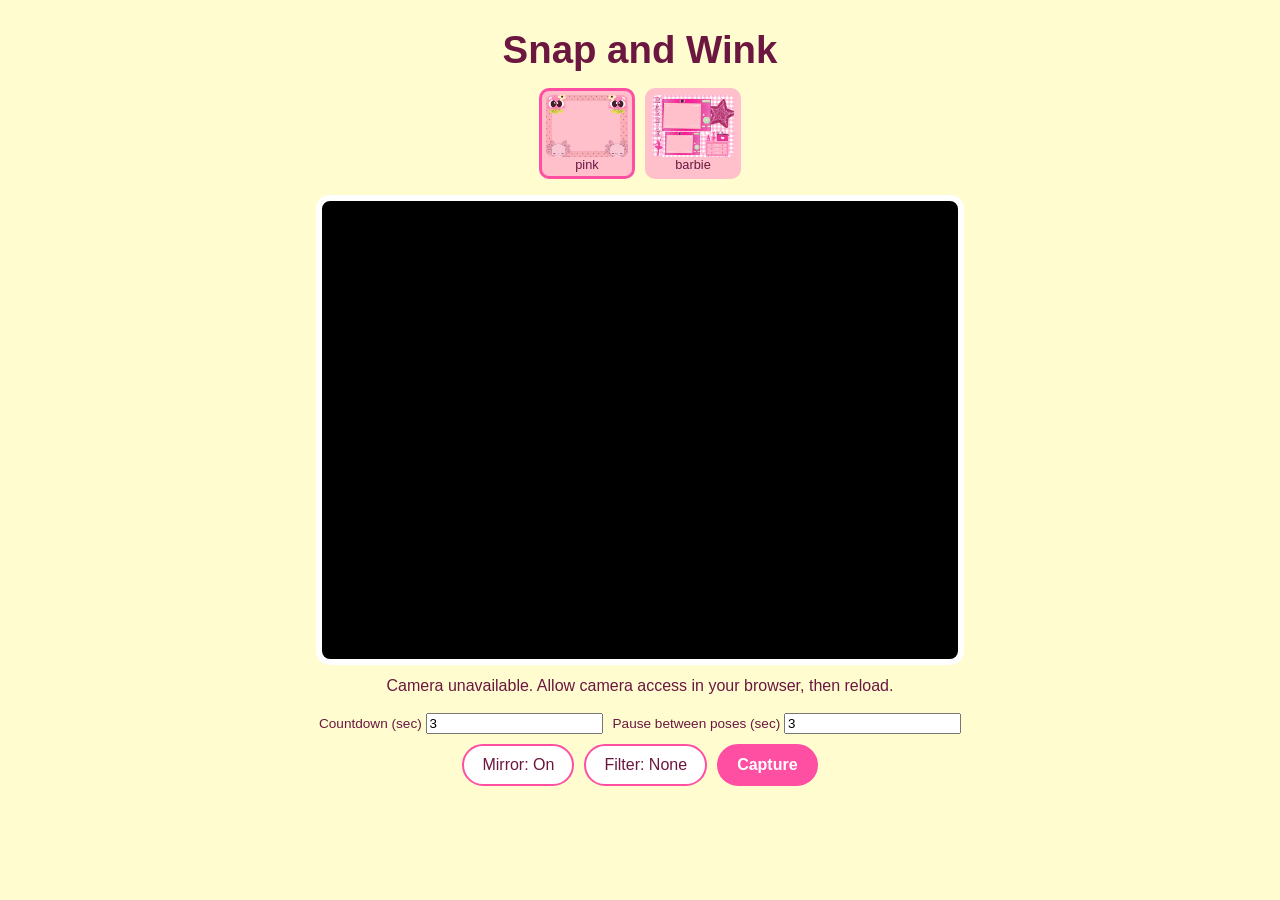
==== index.html @ 8eaa07cc "Adding here the files for my final web photobooth" ====
<!DOCTYPE html>
<html lang="en">
<head>
    <meta charset="UTF-8">
    <meta name="viewport" content="width=device-width, initial-scale=1.0">
    <link rel="stylesheet" href="css/style.css">
    <link rel="icon" type="image/png" href="assets/frames/logo1.png">
    <title>Snap and Wink</title>
</head>
<body>
    <div class="container">
        <h1>Snap and Wink</h1>

        <div id="frames" placeholder="Choose a frame"></div>

        <video id="video" autoplay playsinline muted></video>

        <div class="stage">
            <canvas id="canvas"></canvas>
            <div class="overlay"></div>
            <div class="flash"></div>
        </div>

        <p id="status" live="polite">Loading camera...</p>

        <div class="controls">
            <label>Countdown (sec) <input type="number" id="timer" min="0" value="3"></label>
            <label>Pause between poses (sec) <input type="number" id="pause" min="0" value="3"></label>

            <button id="mirror-btn">Mirror: On</button>
            <button id="filter-btn">Filter: None</button>
            <button id="capture-btn" class="main" disabled>Capture</button>
        </div>

        <div id="taken"></div>

        <div id="result-box" hidden>
            <canvas id="result"></canvas>
            <div class="controls">
                <button id="download-btn" class="main">Download</button>
                <button id="retake-btn">Retake</button>
            </div>
        </div>
    </div>
    <script src="js/script.js"></script>
</body>
</html>
---- css/style.css ----
*{
    box-sizing: border-box;
}

[hidden]{
    display: none !important;
}

body{
    margin:0;
    font-family: "Fredoka", "Trebuchet MS", sans-serif;
    color: #6b1740;
    background-color: #FFFDD0;
}

.container{
    max-width: 680px;
    margin: 0 auto;
    padding: 20px 16px 48px;
    text-align: center;
}

h1{
    margin: 8px 0 16px;
    font-size: clamp(1.6rem, 6vw, 2.4rem);
    font-weight: 600px;
}

#video {
    position: absolute;
    width: 1px;
    height: 1px;
    opacity: 0;
    pointer-events: none;
}

#frames{
    display: flex;
    gap: 10px;
    justify-content: center;
    flex-wrap: wrap;
    margin-bottom: 16px;
}

#frames button{
    width: 96px;
    padding: 4px;
    border: 3px solid transparent;
    border-radius: 10px;
    background: pink;
    color: #6b1740;
    font: inherit;
    font-size: .8rem;
    cursor: pointer;
}

#frames button.on{
    border-color: #ff4fa3;
}

#frames img{
    width: 100%;
    display: block;
    border-radius: 6px;
}

.stage {
    position: relative;
    background-color: black;
    border: 6px solid white;
    border-radius: 14px;
    overflow: hidden;
}

canvas{
    display: block;
    width: 100%;
    height: auto;
}

.overlay{
    position: absolute;
    inset: 0;
    display: flex;
    align-items: center;
    justify-content: center;
    font-size:clamp(4rem, 22vw, 9rem);
    font-weight: 600;
    color: white;
    text-shadow: 0 4px 18px rba(107, 23, 64, .7);
    pointer-events: none;
}

.overlay.small{
    font-size: clamp(1.4rem, 6vw, 2.2rem);
}

.flash {
    position: absolute;
    inset: 0;
    background: white;
    opacity: 0;
    pointer-events: none;
}

.flash.go{
    animation: flash .45s ease out;
}

@keyframes flash {
    from {
        opacity: .95;
    }
    to {
        opacity: 0;
    }
}

#status{
    min-height: 1.5em;
    margin: 12px 0;    
}

.controls {
    display: flex;
    gap: 10px;
    justify-content: center;
    align-items: center;
    flex-wrap: wrap;
}

.controls label{
    font-size: .85rem;
}

input [type="number"]{
    width: 4rem;
    padding: 8px;
    border: 2px solid #ffd6e8;
    border-radius: 10px;
    background: white;
    color: #6b1740;
    font: inherit;
}

button {
    font: inherit;
}

.controls button{
    padding: 10px 18px;
    border: 2px solid #ff4fa3;
    border-radius: 999px;
    background: white;
    color: #6b1740;
    cursor: pointer;
}

.controls button.main{
    background: #ff4fa3;
    color: white;
    font-weight: 600;
}

.controls button:disabled{
    opacity: .5;
    cursor: not-allowed;
}

button:focus-visible, input:focus-visible{
    outline: 3px solid #6b1740;
    outline-offset: 2px;
}

#taken{
    display: flex;
    gap: 8px;
    justify-content: center;
    margin: 16px 0;
}

#taken img{
    height: 64px;
    border: 3px solid white;
    border-radius: 6px;
}

#result-box{
    margin-top: 16px;
}

#result{
    margin-bottom: 14px;
    border: 6px solid white;
    border-radius: 10px;
}

@media (prefers-reduced-motion: reduce){
    .flash.go{
        animation:none;
    }
}
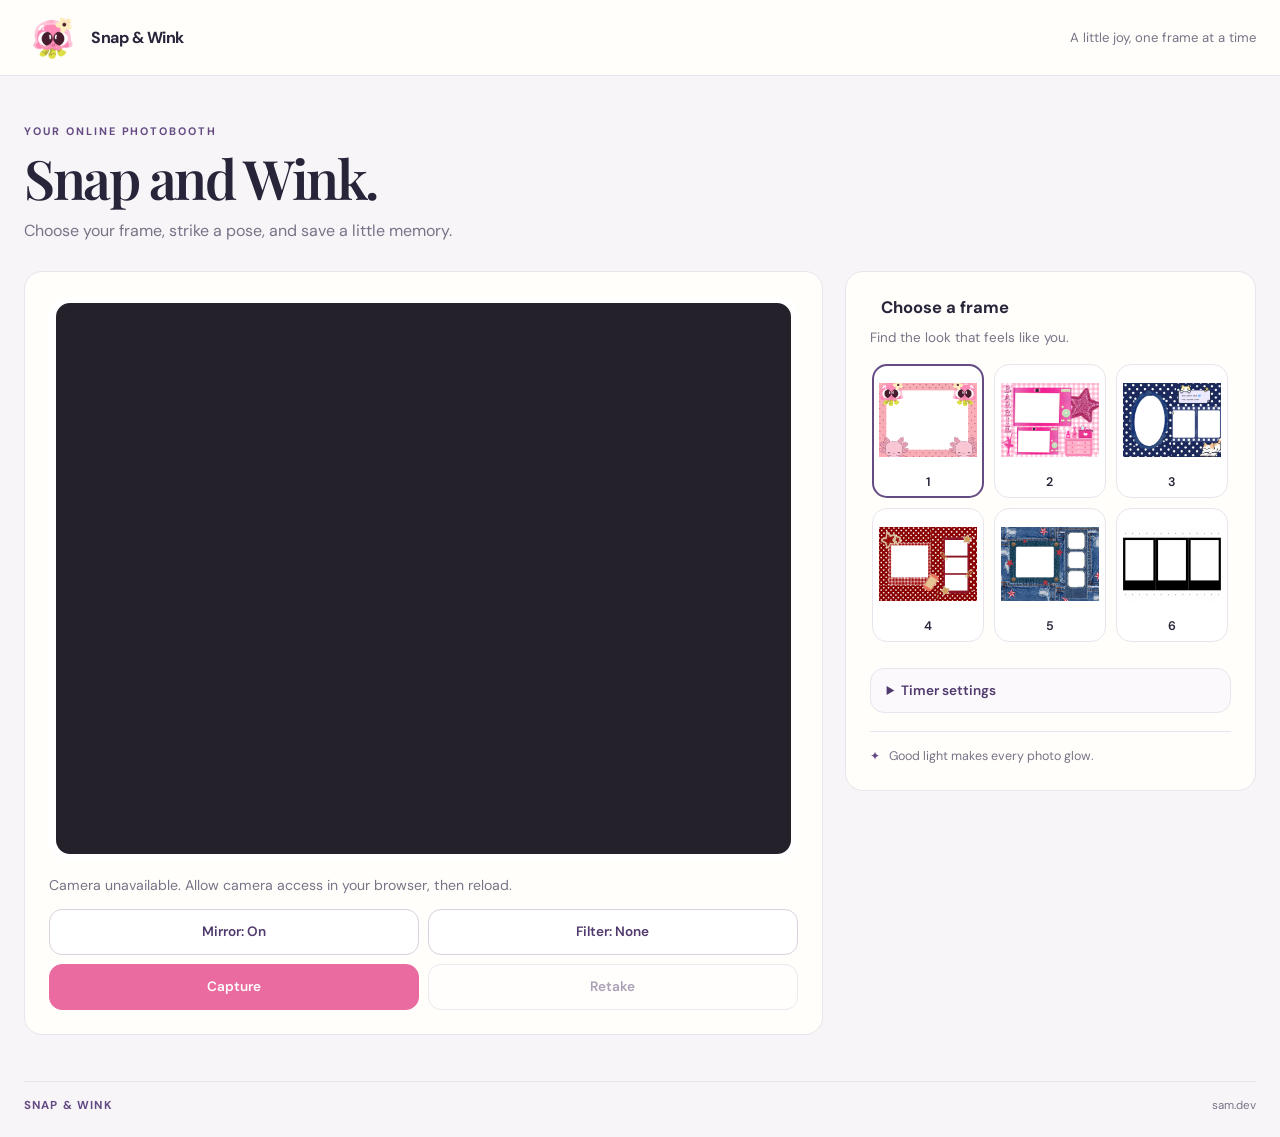
==== commit 874d2e9a: "renaming the index.html" ====
--- a/index.html
+++ b/index.html
@@ -3,45 +3,69 @@
 <head>
     <meta charset="UTF-8">
     <meta name="viewport" content="width=device-width, initial-scale=1.0">
-    <link rel="stylesheet" href="css/style.css">
+    <link rel="stylesheet" href="style.css">
     <link rel="icon" type="image/png" href="assets/frames/logo1.png">
     <title>Snap and Wink</title>
 </head>
 <body>
-    <div class="container">
-        <h1>Snap and Wink</h1>
+    <header class="site-header">
+        <a class="wordmark" href="#top" aria-label="Snap and Wink home"><img class="wordmark-logo" src="assets/frames/logo1.png" alt=""><span class="wordmark-name">Snap &amp; Wink</span></a>
+        <span class="header-note">A little joy, one frame at a time</span>
+    </header>
 
-        <div id="frames" placeholder="Choose a frame"></div>
+    <main class="container" id="top">
+        <section class="page-intro">
+            <p class="eyebrow">YOUR ONLINE PHOTOBOOTH</p>
+            <h1>Snap and Wink.</h1>
+            <p>Choose your frame, strike a pose, and save a little memory.</p>
+        </section>
 
-        <video id="video" autoplay playsinline muted></video>
+        <div class="workspace">
+            <section class="preview-panel" aria-label="Camera preview">
+                <!-- <div class="section-heading"><div><span class="step">01</span><h2>Your camera</h2></div><span class="live-tag"><i></i> LIVE PREVIEW</span></div> -->
+                <video id="video" autoplay playsinline muted></video>
+                <div class="stage">
+                    <canvas id="canvas"></canvas>
+                    <div class="overlay"></div>
+                    <div class="flash"></div>
+                </div>
+                <p id="status" aria-live="polite">Loading camera...</p>
+                <div class="buttons">
+                    <button id="mirror-btn">Mirror: On</button>
+                    <button id="filter-btn">Filter: None</button>
+                    <button id="capture-btn" class="main" disabled>Capture</button>
+                    <button id="retake-btn" disabled>Retake</button>
+                </div>
+            </section>
 
-        <div class="stage">
-            <canvas id="canvas"></canvas>
-            <div class="overlay"></div>
-            <div class="flash"></div>
+            <aside class="options-panel">
+                <div class="section-heading"><div><span class="step"></span><h2>Choose a frame</h2></div></div>
+                <p class="panel-copy">Find the look that feels like you.</p>
+                <div id="frames" role="group" aria-label="Choose a frame"></div>
+                <details class="settings">
+                    <summary>Timer settings</summary>
+                    <div class="controls">
+                        <label>Countdown (sec) <input type="number" id="timer" min="0" value="3"></label>
+                    </div>
+                </details>
+                <p class="tip"><span>✦</span> Good light makes every photo glow.</p>
+            </aside>
         </div>
 
-        <p id="status" live="polite">Loading camera...</p>
-
-        <div class="controls">
-            <label>Countdown (sec) <input type="number" id="timer" min="0" value="3"></label>
-            <label>Pause between poses (sec) <input type="number" id="pause" min="0" value="3"></label>
-
-            <button id="mirror-btn">Mirror: On</button>
-            <button id="filter-btn">Filter: None</button>
-            <button id="capture-btn" class="main" disabled>Capture</button>
-        </div>
-
-        <div id="taken"></div>
-
-        <div id="result-box" hidden>
-            <canvas id="result"></canvas>
-            <div class="controls">
-                <button id="download-btn" class="main">Download</button>
-                <button id="retake-btn">Retake</button>
+        <dialog id="result-box" aria-labelledby="result-title">
+            <button id="close-result-btn" class="close-result" type="button" aria-label="Close photostrip">&times;</button>
+            <div class="result-copy">
+                <p class="eyebrow">READY TO KEEP</p>
+                <h2 class="label" id="result-title">Your photostrip</h2>
+                <p class="result-description">Your moments are all together. Save your strip and share the smiles.</p>
+                <button id="download-btn" class="main">Download photo</button>
             </div>
-        </div>
-    </div>
-    <script src="js/script.js"></script>
+            <div class="result-preview">
+                <canvas id="result"></canvas>
+            </div>
+        </dialog>
+    </main>
+    <footer class="site-footer"><span>SNAP &amp; WINK</span><span>sam.dev</span></footer>
+    <script src="script.js"></script>
 </body>
-</html>+</html>
--- a/style.css
+++ b/style.css
@@ -0,0 +1,198 @@
+@import url('https://fonts.googleapis.com/css2?family=DM+Sans:wght@400;500;600;700&family=Playfair+Display:wght@600;700&display=swap');
+
+:root {
+    color-scheme: light;
+    --ink: #28243a;
+    --muted: #777487;
+    --plum: #654b84;
+    --plum-dark: #50396d;
+    --pink: #e96b9f;
+    --pink-dark: #d9558b;
+    --lilac: #eee8f5;
+    --paper: #fffefa;
+    --line: #e9e4ed;
+    --peach: #f4ded3;
+    --shadow: 0 18px 50px rgba(49, 37, 66, .08);
+}
+
+* { box-sizing: border-box; }
+[hidden] { display: none !important; }
+
+body {
+    margin: 0;
+    min-height: 100vh;
+    padding: 0 0 24px;
+    color: var(--ink);
+    background: #f7f5f8;
+    font-family: "DM Sans", "Segoe UI", sans-serif;
+}
+
+.container {
+    width: min(100% - 48px, 1240px);
+    margin: 0 auto;
+    padding: 48px 0 20px;
+}
+
+.site-header { min-height: 76px; display: flex; align-items: center; justify-content: space-between; padding: 10px max(24px, calc((100% - 1240px) / 2)); border-bottom: 1px solid var(--line); background: var(--paper); }
+.wordmark { display: inline-flex; align-items: center; gap: 11px; color: var(--ink); text-decoration: none; font-weight: 700; letter-spacing: -.03em; }
+.wordmark-logo { display: block; width: 56px; height: 44px; object-fit: contain; }
+.wordmark-name { font-size: 1rem; }
+.wordmark:focus-visible { outline: 3px solid #a78bc4; outline-offset: 4px; border-radius: 4px; }
+.header-note { color: var(--muted); font-size: .82rem; }
+.buttons #capture-btn { border-color: var(--pink); background: var(--pink); color: white; }
+.buttons #capture-btn:hover:not(:disabled) { border-color: var(--pink-dark); background: var(--pink-dark); }
+.page-intro { margin-bottom: 30px; }
+.eyebrow { margin: 0 0 10px; color: var(--plum); font-size: .68rem; font-weight: 700; letter-spacing: .18em; }
+.page-intro h1 { font-size: clamp(2.4rem, 5vw, 3.4rem); }
+.page-intro > p:last-child { margin: 11px 0 0; color: var(--muted); font-size: 1rem; }
+.workspace { display: grid; grid-template-columns: minmax(0, 1.65fr) minmax(290px, .85fr); align-items: start; gap: 22px; }
+.preview-panel, .options-panel { min-width: 0; padding: 24px; border: 1px solid var(--line); border-radius: 18px; background: var(--paper); }
+.section-heading { display: flex; align-items: center; justify-content: space-between; margin-bottom: 17px; }
+.section-heading > div { display: flex; align-items: center; gap: 11px; }
+.step { color: #a496b4; font-size: .72rem; font-weight: 700; letter-spacing: .1em; }
+.section-heading h2 { margin: 0; font-size: 1.04rem; font-weight: 700; }
+.live-tag { display: flex; align-items: center; gap: 7px; color: var(--muted); font-size: .62rem; font-weight: 700; letter-spacing: .1em; }
+.live-tag i { width: 7px; height: 7px; border-radius: 50%; background: #56a984; }
+.panel-copy { margin: -6px 0 15px; color: var(--muted); font-size: .84rem; }
+.tip { margin: 18px 0 0; padding-top: 15px; border-top: 1px solid var(--line); color: var(--muted); font-size: .78rem; line-height: 1.5; }
+.tip span { margin-right: 6px; color: var(--plum); }
+.site-footer { display: flex; justify-content: space-between; width: min(100% - 48px, 1240px); margin: 26px auto 0; padding-top: 16px; border-top: 1px solid var(--line); color: var(--muted); font-size: .72rem; }
+.site-footer span:first-child { color: var(--plum); font-weight: 700; letter-spacing: .1em; }
+
+h1 {
+    margin: 0;
+    color: var(--ink);
+    font-family: "Playfair Display", Georgia, serif;
+    font-size: clamp(2.15rem, 7vw, 3.3rem);
+    font-weight: 600;
+    letter-spacing: -.045em;
+    line-height: 1.12;
+}
+
+#video { position: absolute; width: 1px; height: 1px; opacity: 0; pointer-events: none; }
+
+#frames {
+    display: flex;
+    justify-content: flex-start;
+    flex-wrap: wrap;
+    gap: 10px;
+    overflow: visible;
+    padding: 3px 2px 12px;
+    margin-bottom: 4px;
+    scroll-snap-type: x proximity;
+    scrollbar-width: thin;
+    scrollbar-color: #d5cbdc transparent;
+}
+
+#frames button {
+    position: relative;
+    flex: 0 0 calc(33.333% - 7px);
+    padding: 6px;
+    border: 1px solid var(--line);
+    border-radius: 15px;
+    background: white;
+    color: var(--ink);
+    font: 600 .78rem "DM Sans", sans-serif;
+    cursor: pointer;
+    scroll-snap-align: start;
+    transition: border-color .18s ease;
+}
+#frames button.on { border: 2px solid var(--plum); padding: 5px; }
+#frames img { display: block; width: 100%; aspect-ratio: 1; object-fit: contain; border-radius: 9px; }
+#frames button span { display: block; padding: 5px 0 1px; text-transform: capitalize; }
+.stage {
+    position: relative;
+    overflow: hidden;
+    min-height: 220px;
+    border: 7px solid white;
+    border-radius: 21px;
+    background: #24212a;
+    box-shadow: none;
+}
+canvas { display: block; width: 100%; height: auto; }
+.overlay {
+    position: absolute;
+    inset: 0;
+    display: flex;
+    align-items: center;
+    justify-content: center;
+    color: white;
+    font-size: clamp(4rem, 22vw, 9rem);
+    font-weight: 700;
+    text-shadow: 0 4px 22px rgba(0,0,0,.4);
+    pointer-events: none;
+}
+.overlay.small { font-size: clamp(1.3rem, 6vw, 2.2rem); }
+.flash { position: absolute; inset: 0; background: white; opacity: 0; pointer-events: none; }
+.flash.go { animation: flash .45s ease-out; }
+@keyframes flash { from { opacity: .95; } to { opacity: 0; } }
+
+#status { min-height: 1.4em; margin: 15px 0 13px; color: var(--muted); font-size: .88rem; }
+.buttons { display: grid; grid-template-columns: repeat(2, minmax(0, 1fr)); gap: 9px; }
+button { font-family: inherit; }
+.buttons button, .controls button {
+    min-height: 46px;
+    padding: 10px 12px;
+    border: 1px solid #d9d1e0;
+    border-radius: 13px;
+    background: white;
+    color: var(--plum-dark);
+    font-size: .85rem;
+    font-weight: 600;
+    cursor: pointer;
+    transition: background .18s ease, transform .18s ease, box-shadow .18s ease;
+}
+.buttons button:hover:not(:disabled), .controls button:hover:not(:disabled) { background: #f8f5fa; }
+.buttons button.main, .controls button.main { border-color: var(--plum); background: var(--plum); color: white; }
+.buttons button.main:hover:not(:disabled), .controls button.main:hover:not(:disabled) { background: var(--plum-dark); }
+.buttons button:disabled, .controls button:disabled { opacity: .48; cursor: not-allowed; }
+
+.settings { margin-top: 14px; padding: 13px 16px; border: 1px solid var(--line); border-radius: 14px; background: #fbf9fc; color: var(--muted); font-size: .85rem; }
+.settings summary { color: var(--plum-dark); font-weight: 600; cursor: pointer; }
+.settings[open] summary { margin-bottom: 13px; }
+.controls { display: flex; justify-content: flex-start; align-items: center; flex-wrap: wrap; gap: 12px 20px; }
+.controls label { display: flex; align-items: center; gap: 9px; font-size: .82rem; }
+input[type="number"] { width: 4.2rem; padding: 8px; border: 1px solid #d9d1e0; border-radius: 9px; background: white; color: var(--ink); font: inherit; }
+button:focus-visible, input:focus-visible, summary:focus-visible { outline: 3px solid #a78bc4; outline-offset: 3px; }
+
+#result-box { position: fixed; inset: 50% auto auto 50%; width: min(680px, calc(100% - 32px)); max-width: none; max-height: calc(100vh - 32px); overflow: auto; grid-template-columns: 1fr; align-items: center; gap: 0; margin: 0; padding: 34px 48px 30px; border: 1px solid #e5dce5; border-radius: 5px; background: #fffefa; color: var(--ink); box-shadow: 0 18px 70px rgba(31, 25, 39, .22); transform: translate(-50%, -50%); }
+#result-box[open] { display: grid; animation: result-enter .42s cubic-bezier(.2,.8,.2,1) both; }
+#result-box::backdrop { background: rgba(31, 25, 39, .48); backdrop-filter: blur(3px); animation: backdrop-enter .25s ease-out both; }
+.close-result { position: absolute; top: 12px; right: 14px; width: 34px; height: 34px; display: grid; place-items: center; padding: 0 0 3px; border: 1px solid var(--line); border-radius: 50%; background: white; color: var(--muted); font: 400 1.5rem/1 "DM Sans", sans-serif; cursor: pointer; }
+.close-result:hover { background: #f4eff6; color: var(--ink); }
+@keyframes result-enter { from { opacity: 0; transform: translate(-50%, calc(-50% - 24px)); } to { opacity: 1; transform: translate(-50%, -50%); } }
+@keyframes backdrop-enter { from { opacity: 0; } to { opacity: 1; } }
+.result-copy { text-align: center; }
+.result-copy .eyebrow { margin: 17px 0 8px; font-family: "DM Sans", sans-serif; font-size: .62rem; }
+.label { margin: 0 0 8px; color: var(--ink); font-family: "Playfair Display", Georgia, serif; font-size: 1.55rem; }
+.result-description { max-width: 300px; margin: 0 auto 18px; color: var(--muted); font-size: .82rem; line-height: 1.55; }
+#download-btn { min-height: 44px; padding: 10px 22px; border: 1px solid var(--pink); border-radius: 5px; background: var(--pink); color: white; font: 600 .84rem "DM Sans", sans-serif; cursor: pointer; transition: background .18s ease; }
+#download-btn:hover { border-color: var(--pink-dark); background: var(--pink-dark); }
+.result-preview { display: grid; place-items: center; min-height: 120px; padding: 0 0 19px; border-bottom: 1px dashed #cfc3d2; background: transparent; }
+#result { display: block; width: auto; max-width: 100%; max-height: min(50vh, 460px); border: 5px solid white; border-radius: 1px; }
+
+@media (max-width: 560px) {
+    .container { width: min(100% - 28px, 1240px); padding-top: 32px; }
+    .site-header { min-height: 66px; padding: 8px 14px; }
+    .header-note { font-size: .7rem; }
+    .workspace { grid-template-columns: 1fr; gap: 14px; }
+    .preview-panel, .options-panel { padding: 17px; }
+    .buttons { grid-template-columns: repeat(2, minmax(0, 1fr)); }
+    .stage { min-height: 170px; border-width: 5px; border-radius: 16px; }
+    #result-box { inset: 50% auto auto 50%; width: calc(100% - 28px); max-height: calc(100vh - 28px); gap: 0; padding: 30px 20px 24px; transform: translate(-50%, -50%); }
+    .result-preview { grid-row: 1; min-height: 100px; }
+    .site-footer { width: min(100% - 28px, 1240px); gap: 12px; font-size: .65rem; }
+}
+@media (max-width: 380px) {
+    .header-note { display: none; }
+}
+@media (min-width: 561px) and (max-width: 900px) {
+    .workspace { grid-template-columns: minmax(0, 1.2fr) minmax(260px, .8fr); gap: 14px; }
+    .preview-panel, .options-panel { padding: 18px; }
+    #frames button { flex-basis: calc(50% - 5px); }
+}
+@media (prefers-reduced-motion: reduce) {
+    *, *::before, *::after { scroll-behavior: auto !important; transition-duration: .01ms !important; }
+    .flash.go { animation: none; }
+    #result-box[open], #result-box::backdrop { animation: none; }
+}
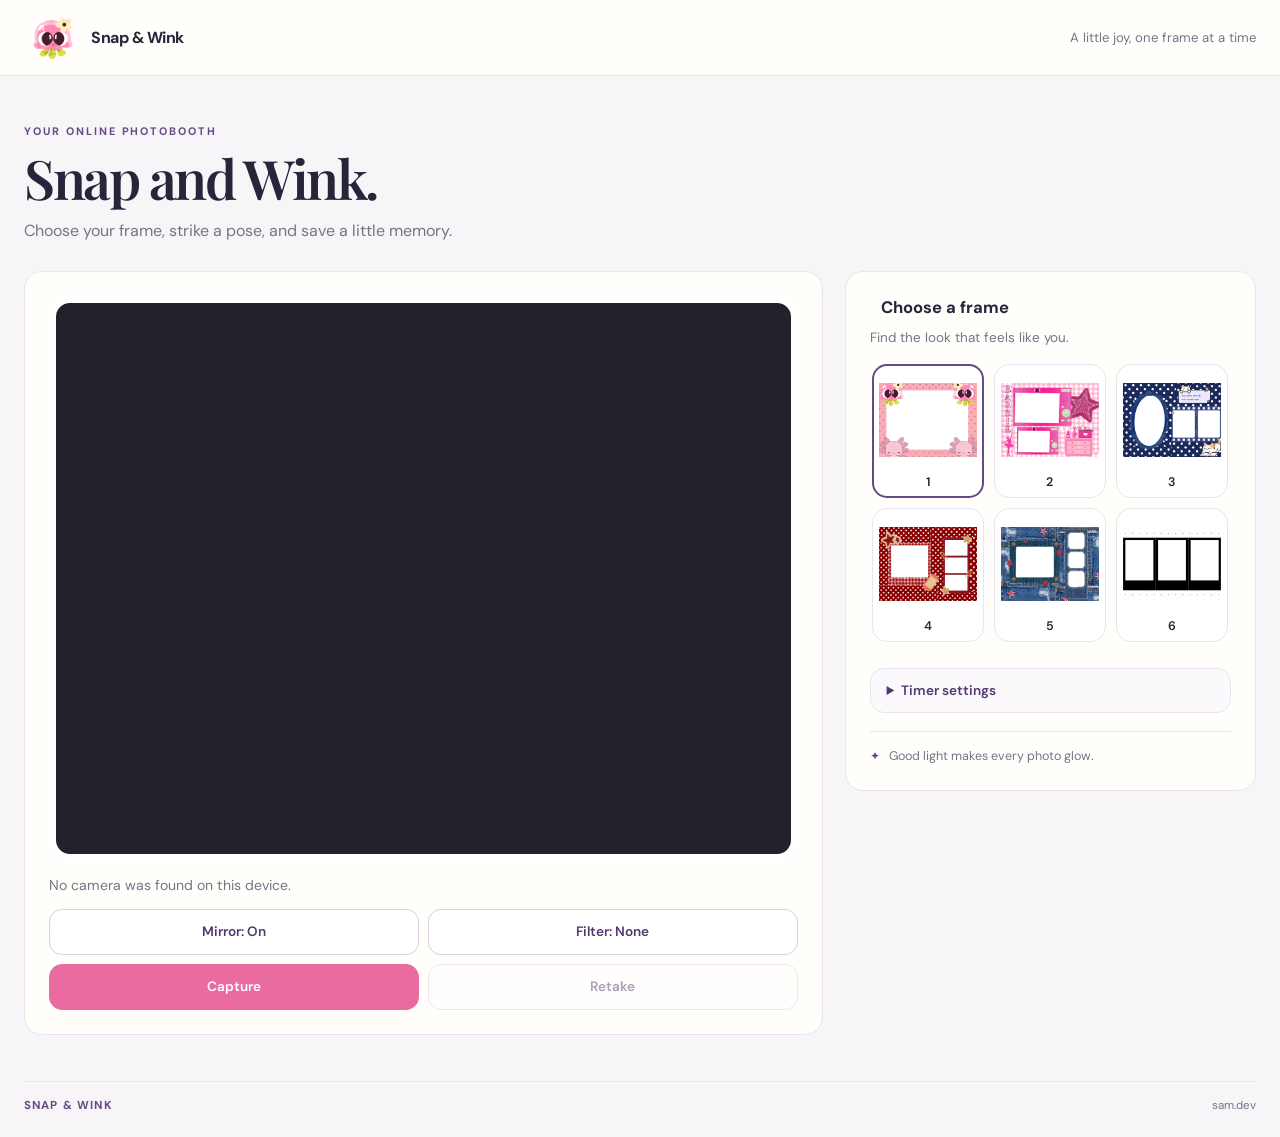
==== commit e21d8178: "updating the code" ====
--- a/index.html
+++ b/index.html
@@ -65,7 +65,7 @@
             </div>
         </dialog>
     </main>
-    <footer class="site-footer"><span>SNAP &amp; WINK</span><span>sam.dev</span></footer>
+    <footer class="site-footer"><span>SNAP &amp; WINK</span><a href="https://github.com/samanthapaual-cpu" target="_blank" rel="noopener noreferrer">sam.dev</a></footer>
     <script src="script.js"></script>
 </body>
 </html>
--- a/style.css
+++ b/style.css
@@ -58,6 +58,9 @@
 .tip span { margin-right: 6px; color: var(--plum); }
 .site-footer { display: flex; justify-content: space-between; width: min(100% - 48px, 1240px); margin: 26px auto 0; padding-top: 16px; border-top: 1px solid var(--line); color: var(--muted); font-size: .72rem; }
 .site-footer span:first-child { color: var(--plum); font-weight: 700; letter-spacing: .1em; }
+.site-footer a { color: var(--muted); text-decoration: none; }
+.site-footer a:hover { color: var(--plum); text-decoration: underline; }
+.site-footer a:focus-visible { outline: 2px solid var(--plum); outline-offset: 3px; border-radius: 2px; }
 
 h1 {
     margin: 0;
